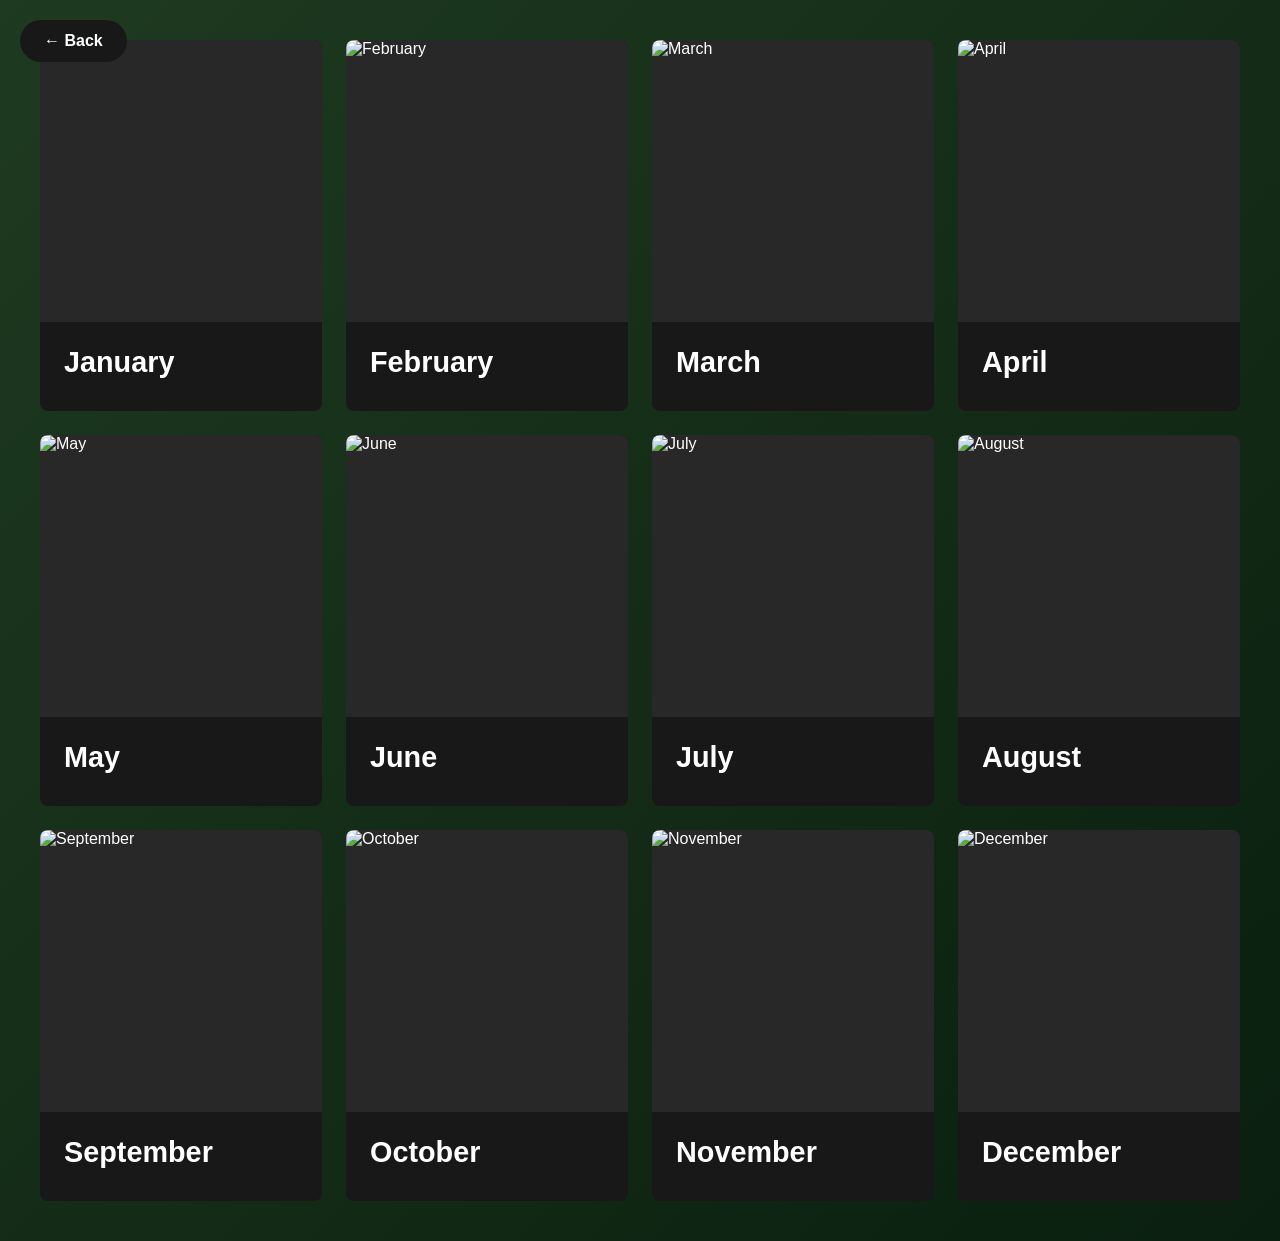
==== monthlies.html @ 992f6d96 "Tidey things up, swithc to kiro development" ====
<!DOCTYPE html>
<html lang="en">
<head>
  <meta charset="UTF-8">
  <meta name="viewport" content="width=device-width, initial-scale=1.0">
  <meta property="og:image" content="https://hejhejleo.github.io/spotify-monthly/img/march.jpg"/>
  <title>Monthlies</title>
  <link rel="stylesheet" href="css/shared.css">
  <link rel="stylesheet" href="css/style.css">
  <link rel="shortcut icon" type="image/x-icon" href="favicon.ico">
</head>
<body>
<a href="./" class="back-button">← Back</a>
<div id="playlist-container">
  <!-- Example Playlist Items -->
  <div class="playlist-item card">
    <a href="" target="_blank">
      <div class="card-image">
        <img src="img/na.png" alt="January">
      </div>
      <div class="card-content">
        <h2>January</h2>
      </div>
    </a>
    <!-- <div class="countdown-container">
      <p class="countdown" data-month="0" data-year="2024"></p>
    </div> -->
  </div>

  <div class="playlist-item card">
    <a href="" target="_blank">
      <div class="card-image">
        <img src="img/na.png" alt="February">
      </div>
      <div class="card-content">
        <h2>February</h2>
      </div>
    </a>
    <!-- <div class="countdown-container">
      <p class="countdown" data-month="1" data-year="2024"></p>
    </div> -->
  </div>

  <div class="playlist-item card">
    <a href="https://open.spotify.com/playlist/408nD5WNWGTChwwiNJ0eJI?si=e71c1bfb394a4638" target="_blank">
      <div class="card-image">
        <img src="img/march.jpg" alt="March">
      </div>
      <div class="card-content">
        <h2>March</h2>
        <div class="countdown-container">
          <p class="countdown" data-month="2" data-year="2024"></p>
        </div>
      </div>
    </a>
  </div>

  <div class="playlist-item card">
    <a href="https://open.spotify.com/playlist/5d9TrfxpXFzkXDIHdD6hIB?si=c55bab26bf2a46e6" target="_blank">
      <div class="card-image">
        <img src="img/april.png" alt="April">
      </div>
      <div class="card-content">
        <h2>April</h2>
        <div class="countdown-container">
          <p class="countdown" data-month="3" data-year="2024"></p>
        </div>
      </div>
    </a>
  </div>

  <div class="playlist-item card">
    <a href="https://open.spotify.com/playlist/4AgvVKlah63ja4RN3F6fSg?si=2ae3c17a7e83404e" target="_blank">
      <div class="card-image">
        <img src="img/may.jpg" alt="May">
      </div>
      <div class="card-content">
        <h2>May</h2>
        <div class="countdown-container">
          <p class="countdown" data-month="4" data-year="2024"></p>
        </div>
      </div>
    </a>
  </div>

  <div class="playlist-item card">
    <a href="https://open.spotify.com/playlist/5miW5TJwGODQJyuATJMVvT?si=b5aabc265b654aca" target="_blank">
      <div class="card-image">
        <img src="img/june.png" alt="June">
      </div>
      <div class="card-content">
        <h2>June</h2>
        <div class="countdown-container">
          <p class="countdown" data-month="5" data-year="2024"></p>
        </div>
      </div>
    </a>
  </div>

  <div class="playlist-item card">
    <a href="https://open.spotify.com/playlist/2pBugOTuXacHf3dM2pdGmN?si=fcfc2519532a4703" target="_blank">
      <div class="card-image">
        <img src="img/july.jpg" alt="July">
      </div>
      <div class="card-content">
        <h2>July</h2>
        <div class="countdown-container">
          <p class="countdown" data-month="6" data-year="2024"></p>
        </div>
      </div>
    </a>
  </div>

  <div class="playlist-item card">
    <a href="https://open.spotify.com/playlist/4cMv9eZujpnRGCLZ9fmM77?si=W6PwOaEqRbmoI0dy0vr4XQ" target="_blank">
      <div class="card-image">
        <img src="img/august.jpg" alt="August">
      </div>
      <div class="card-content">
        <h2>August</h2>
        <div class="countdown-container">
          <p class="countdown" data-month="7" data-year="2024"></p>
        </div>
      </div>
    </a>
  </div>

  <div class="playlist-item card">
    <a href="https://open.spotify.com/playlist/6y6XRfVg9a9AQV5s35lRpV?si=qO5OCOzES06Bv24MrWNIHg" target="_blank">
      <div class="card-image">
        <img src="img/september.jpg" alt="September">
      </div>
      <div class="card-content">
        <h2>September</h2>
        <div class="countdown-container">
          <p class="countdown" data-month="8" data-year="2024"></p>
        </div>
      </div>
    </a>
  </div>

  <div class="playlist-item card">
    <a href="https://open.spotify.com/playlist/6SnGQQWwscbvUNRFR0d7Hl?si=KRGHG9fERQytyd6VWyXESA" target="_blank">
      <div class="card-image">
        <img src="img/october.jpg" alt="October">
      </div>
      <div class="card-content">
        <h2>October</h2>
        <div class="countdown-container">
          <p class="countdown" data-month="9" data-year="2024"></p>
        </div>
      </div>
    </a>
  </div>

  <div class="playlist-item card">
    <a href="https://open.spotify.com/playlist/2r72t7h2ytpP7n0aQxVDlo?si=7scOYmdKSG-weHp_54uU2g" target="_blank">
      <div class="card-image">
        <img src="img/november.jpg" alt="November">
      </div>
      <div class="card-content">
        <h2>November</h2>
        <div class="countdown-container">
          <p class="countdown" data-month="10" data-year="2024"></p>
        </div>
      </div>
    </a>
  </div>

  <div class="playlist-item card">
    <a href="https://open.spotify.com/playlist/6nx2OTh0hnjruGPONlee5K?si=VsWpm9qXR2GTOIhGFR54KA" target="_blank">
      <div class="card-image">
        <img src="img/december.jpg" alt="December">
      </div>
      <div class="card-content">
        <h2>December</h2>
        <div class="countdown-container">
          <p class="countdown" data-month="11" data-year="2024"></p>
        </div>
      </div>
    </a>
  </div>
</div>
<script src="js/app.js"></script>
</body>
</html>
---- css/shared.css ----
@font-face {
  font-family: SpotifyWebFont;
  src: url("../font/circular/ProductSans-Medium.ttf");
}

* {
  margin: 0;
  padding: 0;
  box-sizing: border-box;
}

body {
  font-family: SpotifyWebFont, -apple-system, BlinkMacSystemFont, "Segoe UI", sans-serif;
  background: linear-gradient(135deg, #1e3a20 0%, #0a1f0f 100%);
  color: #fff;
  min-height: 100vh;
}

.back-button {
  position: fixed;
  top: 20px;
  left: 20px;
  background: #181818;
  color: #fff;
  text-decoration: none;
  padding: 12px 24px;
  border-radius: 24px;
  font-size: 1rem;
  font-weight: 600;
  transition: background 0.3s, transform 0.2s;
  z-index: 100;
}

.back-button:hover {
  background: #282828;
  transform: scale(1.05);
}

.card {
  background: #181818;
  border-radius: 8px;
  overflow: hidden;
  transition: transform 0.3s, box-shadow 0.3s;
}

.card:hover {
  transform: translateY(-8px);
  box-shadow: 0 20px 40px rgba(0, 0, 0, 0.5);
}

.card-image {
  width: 100%;
  aspect-ratio: 1 / 1;
  background-color: #282828;
  background-size: cover;
  background-position: center;
  overflow: hidden;
}

.card-content {
  padding: 24px;
}

.card-content h2 {
  font-size: 1.8rem;
  margin-bottom: 8px;
  font-weight: 600;
}

.card-content p {
  color: #b3b3b3;
  font-size: 0.95rem;
  line-height: 1.5;
}

::-webkit-scrollbar {
  width: 8px;
}

::-webkit-scrollbar-track {
  background: #0a1f0f;
}

::-webkit-scrollbar-thumb {
  background: #282828;
  border-radius: 4px;
}

::-webkit-scrollbar-thumb:hover {
  background: #3e3e3e;
}
---- css/style.css ----
body {
  padding: 40px 20px;
}

#playlist-container {
  display: grid;
  grid-template-columns: repeat(auto-fill, minmax(280px, 1fr));
  gap: 24px;
  max-width: 1600px;
  margin: 0 auto;
  padding: 0 20px;
}

.playlist-item a {
  text-decoration: none;
  color: inherit;
  display: block;
}

.playlist-item .card-image img {
  width: 100%;
  height: 100%;
  object-fit: cover;
  object-position: center;
  display: block;
  transition: transform 0.3s;
}

.playlist-item:hover .card-image img {
  transform: scale(1.05);
}

.countdown-container {
  margin-top: 8px;
}

.countdown {
  font-size: 0.95rem;
  color: #b3b3b3;
  margin: 0;
}

@media (min-width: 1400px) {
  #playlist-container {
    grid-template-columns: repeat(4, 1fr);
  }
}

@media (max-width: 1200px) {
  #playlist-container {
    grid-template-columns: repeat(3, 1fr);
  }
}

@media (max-width: 900px) {
  #playlist-container {
    grid-template-columns: repeat(2, 1fr);
  }
}

@media (max-width: 600px) {
  #playlist-container {
    grid-template-columns: 1fr;
    max-width: 400px;
  }
}
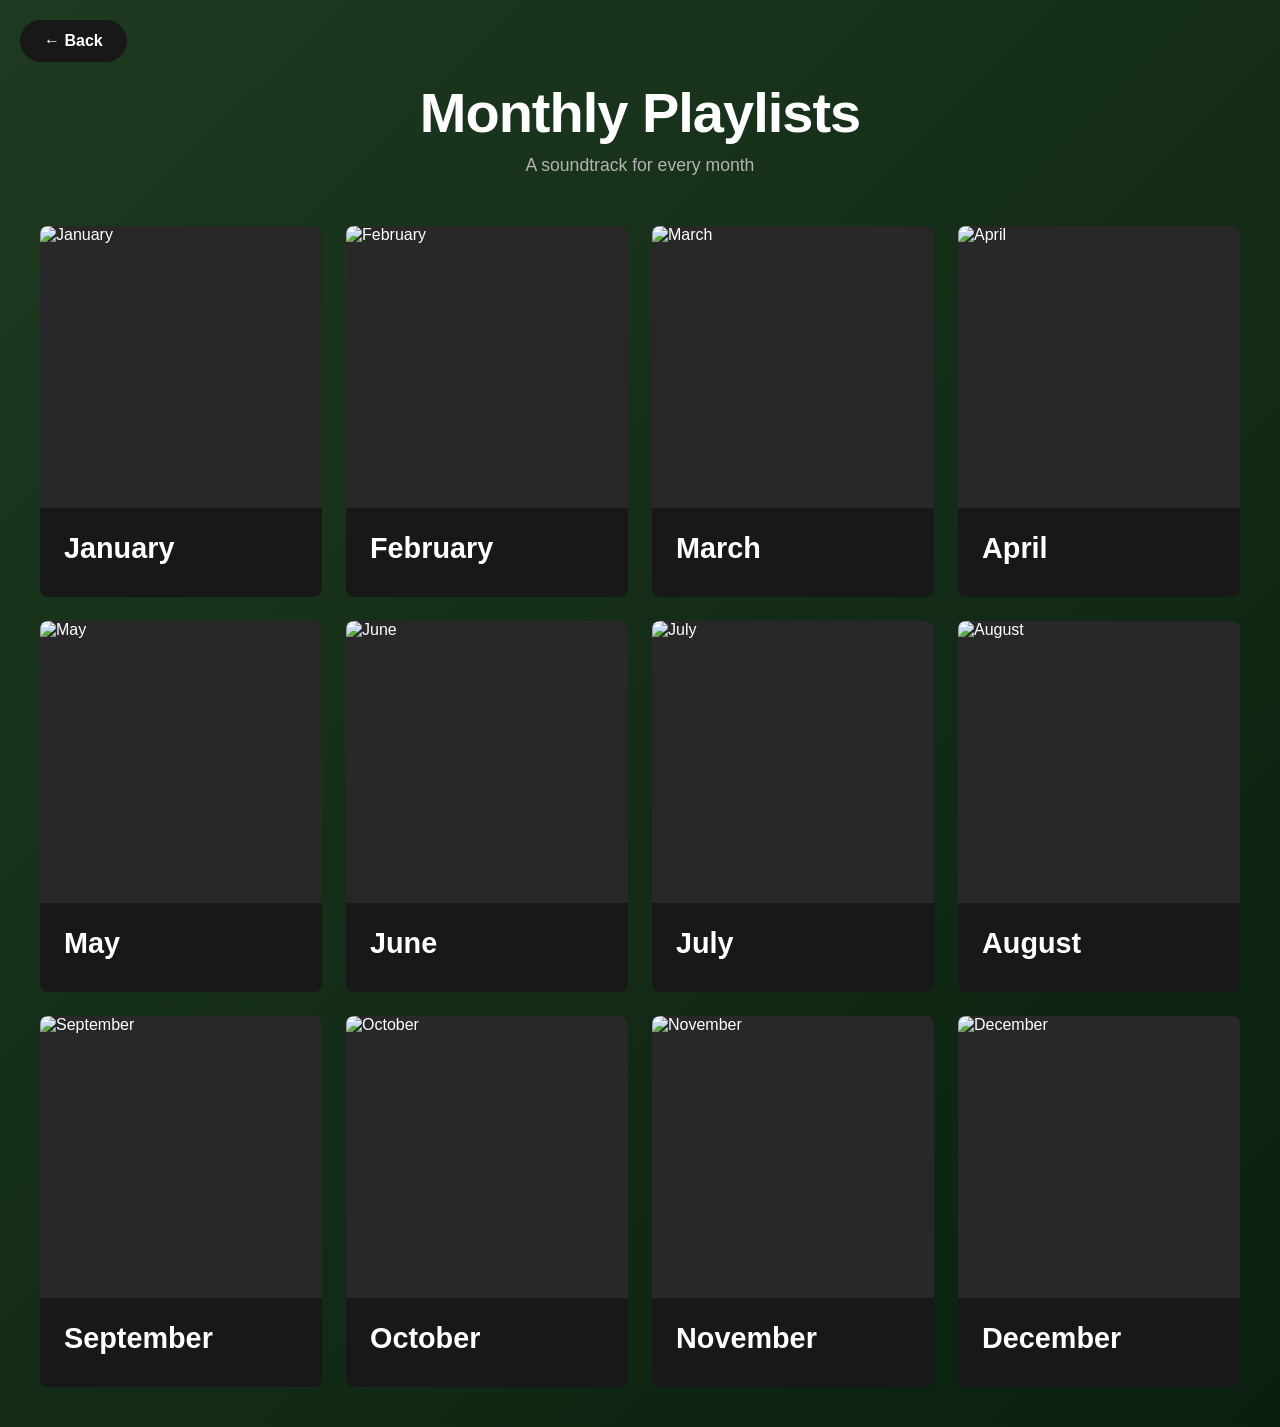
==== commit 9f4e983c: "Add new page" ====
--- a/monthlies.html
+++ b/monthlies.html
@@ -11,6 +11,12 @@
 </head>
 <body>
 <a href="./" class="back-button">← Back</a>
+
+<header class="page-header">
+  <h1>Monthly Playlists</h1>
+  <p>A soundtrack for every month</p>
+</header>
+
 <div id="playlist-container">
   <!-- Example Playlist Items -->
   <div class="playlist-item card">
--- a/css/style.css
+++ b/css/style.css
@@ -1,5 +1,26 @@
 body {
   padding: 40px 20px;
+  padding-top: 80px;
+}
+
+.page-header {
+  text-align: center;
+  margin-bottom: 50px;
+  max-width: 1600px;
+  margin-left: auto;
+  margin-right: auto;
+}
+
+.page-header h1 {
+  font-size: 3.5rem;
+  font-weight: 700;
+  margin-bottom: 10px;
+  letter-spacing: -1px;
+}
+
+.page-header p {
+  font-size: 1.1rem;
+  color: #b3b3b3;
 }
 
 #playlist-container {
